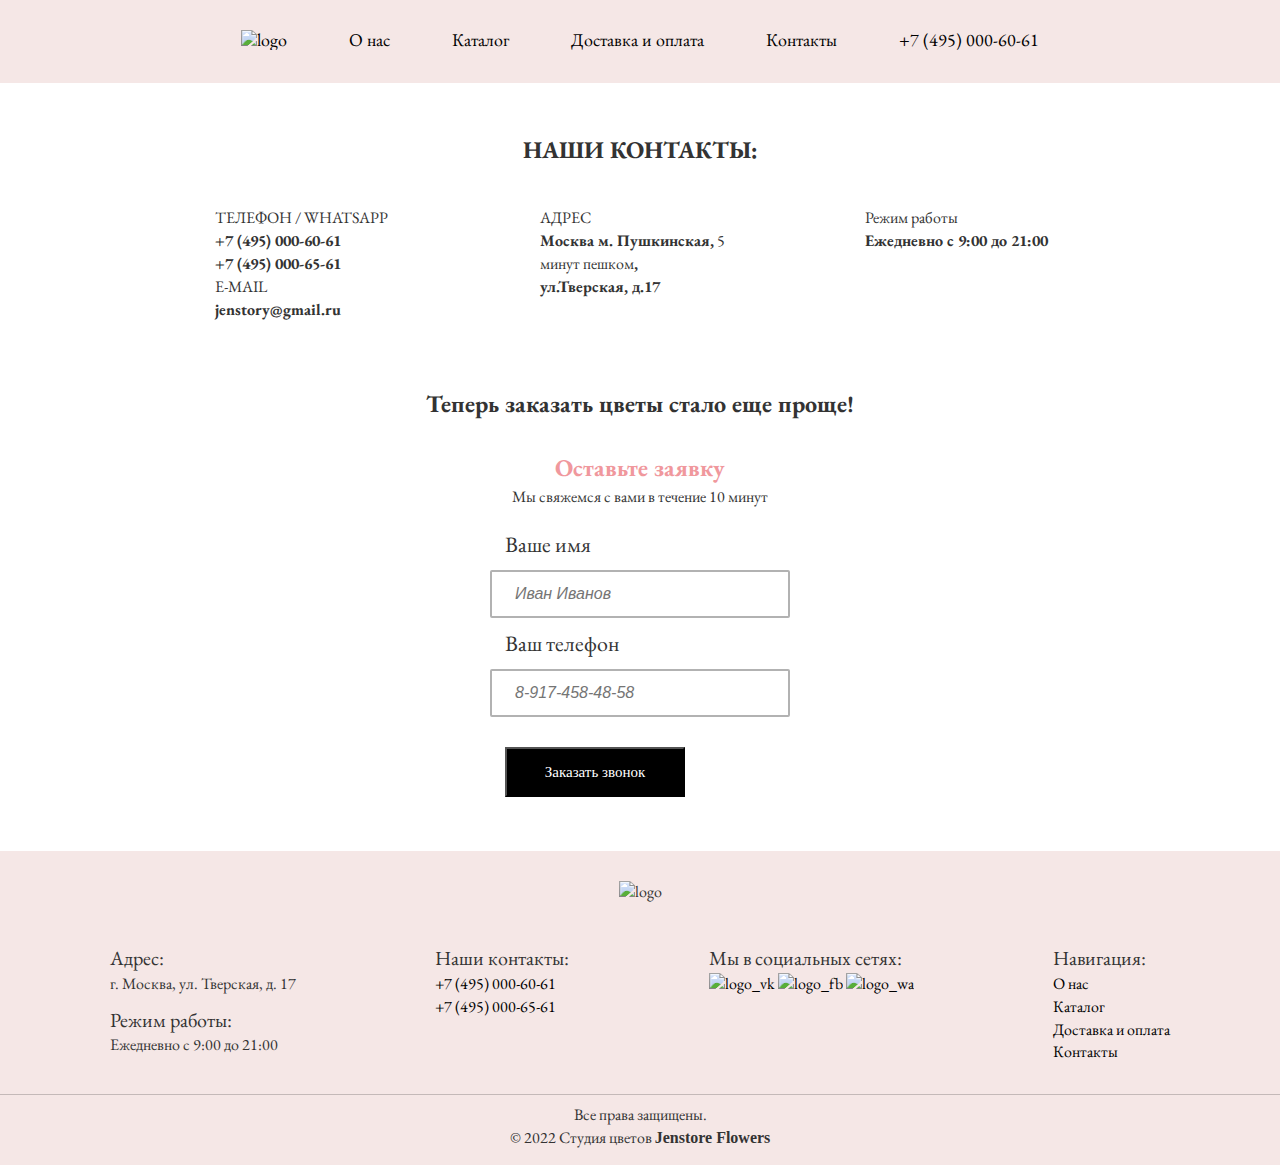
==== contacts.html @ dbd32f42 "Add files via upload" ====
<!DOCTYPE html>
<html lang="ru">
    <head>
        <meta charset="utf-8" />
        <title>Contacts Jenstore Flowers</title>
        <link rel="stylesheet" href="contacts.css">
          
        <script
          src="https://code.jquery.com/jquery-3.3.1.slim.js"
          integrity="sha256-fNXJFIlca05BIO2Y5zh1xrShK3ME+/lYZ0j+ChxX2DA="
          crossorigin="anonymous"></script>
    </head>
    <body>
        <header>
            <div class="container">
                <div class="menu-icon">
                    <span></span>
                    <span></span>
                    <span></span>
                </div>
                <div class="menu">
                    <ul class="menu-list">
                        <li class="menu-item"><a href="главная.html"><img src= "главная/logo.png " alt="logo"></a></li>
                        <li class="menu-item"><a href="about_us.html">О нас</a></li>
                        <li class="menu-item"><a href="menu.html">Каталог</a></li>
                        <li class="menu-item"><a href="Shipping_payment.html">Доставка и оплата</a></li>
                        <li class="menu-item"><a href="contacts.html">Контакты</a></li>
                        <li class="menu-item"><a href="tel:+7(495)0006061">+7 (495) 000-60-61</a></li>
                    </ul>
                </div> 
                <h1>Jenstore Flowers</h1>
            </div>
        </header>
        <main>
            <h2>НАШИ КОНТАКТЫ:</h2>
            <div class="contacts_text">
                <article>
                    <p>ТЕЛЕФОН / WHATSAPP</p>
                    <span>
                        +7 (495) 000-60-61<br>
                        +7 (495) 000-65-61
                    </span>
                    <p>E-MAIL</p>
                    <span>
                        jenstory@gmail.ru
                    </span>
                </article>
                <article>
                    <p>АДРЕС</p>
                    <span>
                        Москва
                        м. Пушкинская,<span1> 5 минут пешком</span1>,<br>
                        ул.Тверская, д.17
                    </span>
                </article>
                <article>
                    <p>Режим работы</p>
                    <span>
                        Ежедневно с 9:00 до 21:00
                    </span>
                </article>
            </div>
            <center>
                <script type="text/javascript" charset="utf-8" async src="https://api-maps.yandex.ru/services/constructor/1.0/js/?um=constructor%3A24e28b8fd31e764869178fa3fce0ba098bb4f0222c8823aeb95421a71d936626&amp;width=80%25&amp;height=280&amp;lang=ru_RU&amp;scroll=true"></script>
            </center>
            <div class="contacts">
                <h2>Теперь заказать цветы стало еще проще!</h2>
                <form class="contacts-form" action="" method="post">
                    <h2>Оставьте заявку</h2>
                    <span>Мы свяжемся с вами в течение 10 минут</span>
                    <div class="form">
                        <div class="title">
                            <label for="fullname">Ваше имя</label>
                        </div>
                        <div class="field">
                            <input type="text" id="fullname" placeholder="Иван Иванов">
                        </div>
                        <div class="title">
                            <label for="phone">Ваш телефон</label>
                        </div>
                        <div class="field">
                            <input type="tel" id="phone" name="phone" pattern="[0-9]{3}-[0-9]{3}-[0-9]{4}" required placeholder="8-917-458-48-58">
                        </div>
                        <input type="submit" class="button" value="Заказать звонок">  
                    </div>
                </form>
            </div>
        </main>

        <footer>
            <img src= "главная/logo.png " alt="logo">
            <div class="footer-parts">
                <article>
                    <p>Адрес:</p>
                        <span>г. Москва, ул. Тверская, д. 17</span>
                    <p>Режим работы:</p>
                        <span>Ежедневно с 9:00 до 21:00</span>
                </article>
                <article>
                    <p>Наши контакты:</p>
                    <a href="tel:+7(495)0006061">+7 (495) 000-60-61</a><br>
                    <a href="tel:+7(495)0006561">+7 (495) 000-65-61 </a>
                </article>
                <article>
                    <p>Мы в социальных сетях:</p>
                    <a href="https://vk.com/feed"><img src= "главная/vk.png " alt="logo_vk"></a>
                    <a href="https://www.facebook.com/"><img src= "главная/fb.png " alt="logo_fb"></a>
                    <a href="https://web.whatsapp.com/"><img src= "главная/wa.png " alt="logo_wa"></a>
                </article>
                <article>
                    <p>Навигация:</p>
                        <a href="about_us.html" class="menu-link">О нас</a><br>
                        <a href="menu.html" class="menu-link">Каталог</a><br>
                        <a href="Shipping_payment.html" class="menu-link">Доставка и оплата</a><br>
                        <a href="contacts.html" class="menu-link">Контакты</a><br>
                </article>
            </div>
            <div class="footer-last">
                <p>Все права защищены.<br>
                    © 2022 Студия цветов <span>Jenstore Flowers</span></p>

            </div>
        </footer>

<script src="main.js"></script>
    </body>
    </html>
---- contacts.css ----
@import url("https://fonts.googleapis.com/css?family=Abril+Fatface:regular");
@import url("https://fonts.googleapis.com/css?family=EB+Garamond:regular,600,italic");
*{
    box-sizing: border-box;
    padding: 0;
    margin: 0;
}
header h1{
    visibility: hidden;
    width: 0;
    height: 0;
    margin: 0;
    padding: 0;
}
.lock{
    overflow: hidden;
}
body{ 
    font-family: "EB Garamond", sans-serif; 
    font-size: 16px;
    line-height: 1.42857143;
    color: #333;
    background-color: #fff;
}
header{
    padding: 30px 0;
    width: 100%;
    height: auto;
    display: flex;
    align-items: center;
    background-color: #F5E7E6;
    flex-wrap: wrap;
} 
.container {
    margin: 0px auto;
    padding: 0 15px;
}
.menu{
    display: flex;
    flex-direction: row;
    margin: auto; 
}
.menu-list{
    list-style: none;
    display: flex;
    justify-content: space-around;
    align-items: center;
    gap: 62px;
}
 .menu-item a:hover {
    font-weight: bold;
    background-clip: text;
}
.menu-item a:hover::before{
    opacity: 1;
    visibility: visible;
}
.menu-item a{
    font-size: 18px;
    line-height: 20px;
    color: #000000;
    text-decoration: none;
    position: relative;
}
.menu-item a::before{
    content: "";
    width: 25px;
    height: 4px;
    border-radius: 10px;
    background-color: #000;
    position: absolute;
    left: 50%;
    bottom: -8px;
    transform: translateX(-50%);
    opacity: 0;
    visibility: hidden;
}

.contacts_text{
    display: flex;
    justify-content: space-between;
    flex-direction: row;
    margin: 40px auto;
    max-width: 850px;
}
.contacts_text article{
    width: 200px;
    height: 110px;
}
.contacts_text span{
    font-weight: bold;
}
.contacts_text span1{
    font-weight: normal;
}


.contacts {
    text-align: center;
    display: flex;
    align-items: center;
    margin: 20px a;
    justify-content: center;
    flex-direction: column;
}
.contacts-form {
    width: 600px;
    height: 400px;
    display: flex;
    flex-direction: column; 
}
.contacts h2{
    padding: 0;
    margin: 30px auto;
}
.contacts-form h2{
    color: #F0989D;
    margin: 0;
}
.form{
    margin: 20px auto;
    width: 300px;
    height: 300px;
}
.form .title{
    padding-left: 15px;
    padding-bottom: 10px;
    text-align: left;
    font-size: 22px;
}
.contacts-form input[type="text"], .contacts-form input[type="tel"]{
    width: 100%;
    padding: 13px 23px;
    -webkit-box-sizing: border-box;
    -moz-box-sizing: border-box;
    box-sizing: border-box;
    font-size: 16px;
    font-style: italic;
    outline: none;
    border: 2px solid #b2b2b2;
    border-radius: 2px;
    margin-bottom: 10px;
}
.form .button{
    display: flex;
    justify-content: center;
    margin-top: 20px;
    margin-left: 15px;
    width: 180px;
    height: 50px;
    font-family: 'Poppins';
    font-style: normal;
    font-weight: 400;
    font-size: 15px;
    line-height: 22px;
    background-color: #000;
    color:#fff;
    text-decoration: none;
    cursor: pointer;
}

h2{
    text-align: center;
     padding-top: 50px;
}

.text::after{
    content: "";
    width: 100%;
    height: 1px;
    background-color: #C4B9B8;
    position: absolute;
}
footer{
    background-color: #F5E7E6;
    text-align: center;
    padding: 30px 0px 15px;
}
.footer-parts {
    display: flex;
    flex-direction: row;
    justify-content: space-around;
    max-width: 1200px;
    margin: 30px auto;
    text-align:left;
}
.footer-parts p{
    font-size: 20px;
    margin-top: 10px;
}
.footer-parts a{
    list-style: none;
    color: #000000;
    text-decoration: none;
   
}
.footer-last{
    position: relative;
    padding: 0;
    text-align: left;
}
.footer-last p{
    text-align: center;
    padding-top: 10px;
}
.footer-last::before{
    content: "";
    width: 100%;
    height: 1px;
    background-color: #C4B9B8;
    position: absolute;
}
.footer-last span {
    font-family: Abril fantasy;
    font-weight: bold;
}


@media (max-width: 780px) {
    *{
        font-size:medium;
        padding: 0;
        margin: 0;
    }

    .menu{
        position: fixed; 
        left: 0;
        top: 0;
        height: 100vh;
        width: 100%;
        background-color: #F5E7E6;
        display: flex;
        transition: all .2s;
        transform: translateX(-100%);
    }
    .menu_active{
        transform: translateX(0%);
    }
    .menu-list{
        flex-direction: column;
        align-items: flex-start;
        gap: 0;
        margin: auto;
        margin-top: 30%;
       
    }
    .menu-item a{
         display: block;
         font-size: 20px;
         line-height: 40px;
       
    }
    .menu-icon{
        display: block;
        width: 20px;
        height: 10px;
        position: relative;
        z-index: 5;
        cursor: pointer;
        margin: 20px;
    }
    .menu-icon span{
            position: absolute;
            top: 45%;
            left: 0;
            width: 100%;
            height: 1.25px;
            background-color: #F0989D;
    }
    .menu-icon span:first-child{
        top: 0;
    }
    .menu-icon span:last-child{
        bottom: 0;
        top: auto;
    }  
    .menu-icon_active span:first-child{
        transform:rotate(-45deg);
        top: 50%;
    }
    .menu-icon_active span:last-child{
        transform:rotate(45deg);
        bottom: 50%;
    }
    .menu-icon_active span{
        transform: scale(0);
    }
      .footer-parts p, a, span {
        font-size: smaller;
      }
      .footer-parts img{
        height: 15%;
        width: auto;
      }
      header h1{
        visibility: visible;
        font-family: Abril fantasy;
        font-size: 24px;
        color: #F0989D;  
        width: auto;
        height: auto;
        padding: 10px;
      }
      header{
        justify-content: space-between;
        flex-direction: row;
        margin: auto;
      }
      .container{
        display: flex;
      }
      .footer-parts article{
        margin: 10px;
      }
     
}
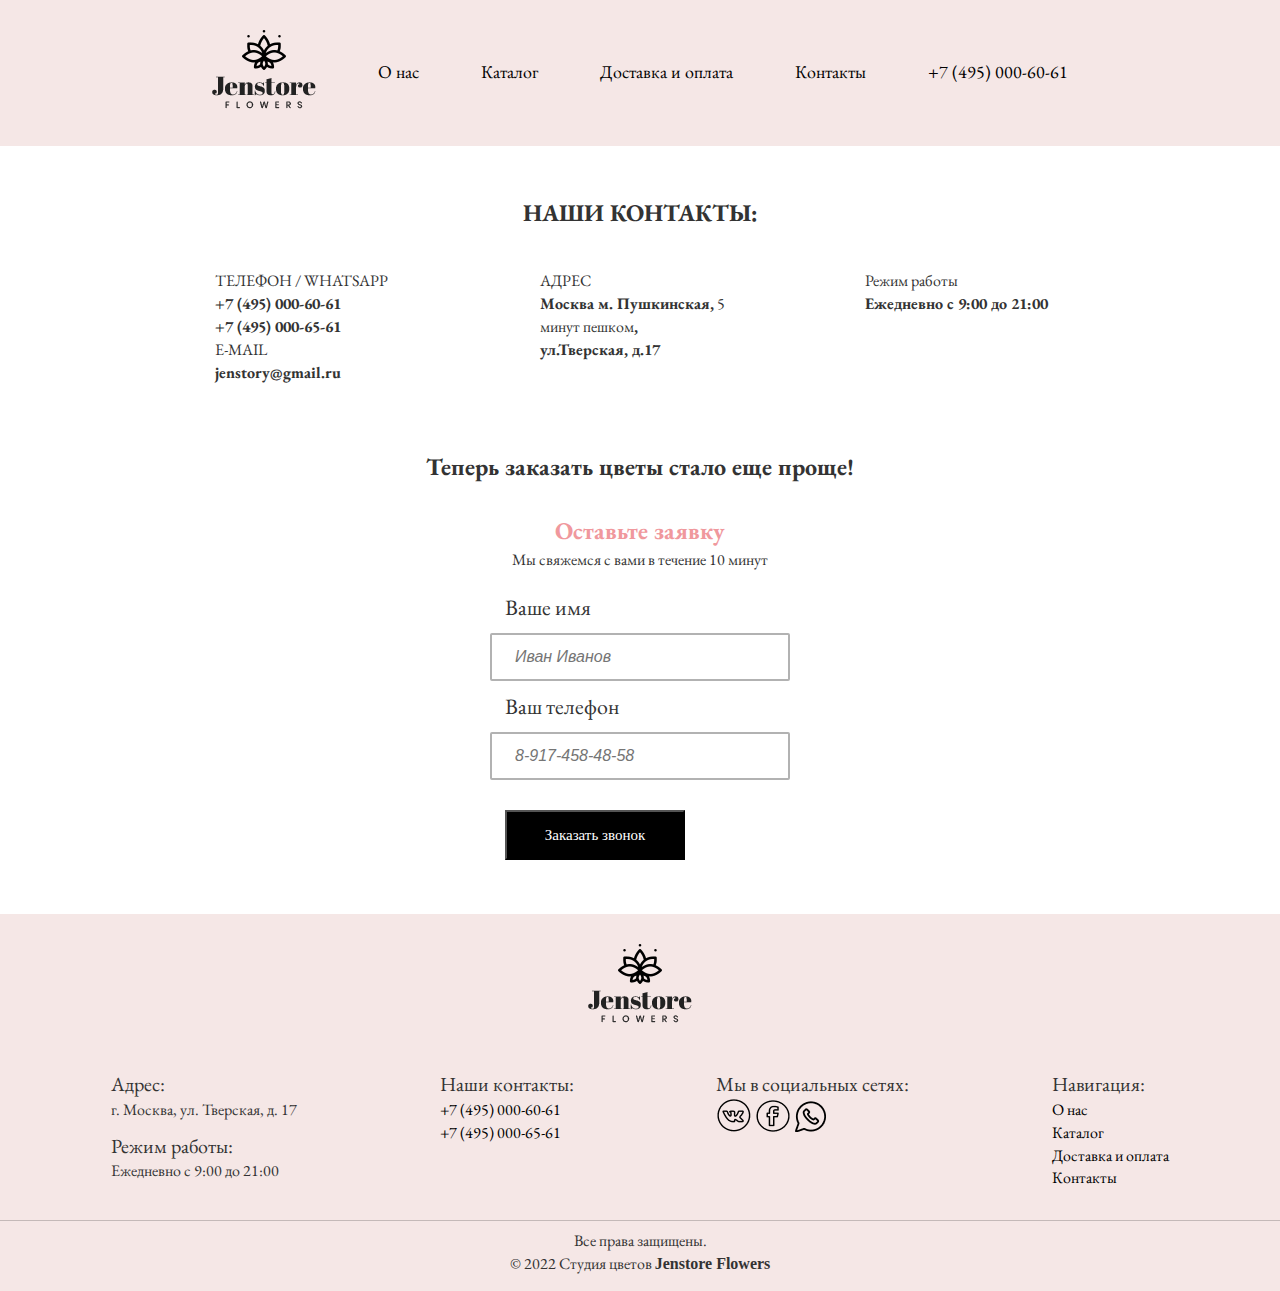
==== commit 881bf9d4: "Add files via upload" ====
--- a/contacts.html
+++ b/contacts.html
@@ -20,7 +20,7 @@
                 </div>
                 <div class="menu">
                     <ul class="menu-list">
-                        <li class="menu-item"><a href="главная.html"><img src= "главная/logo.png " alt="logo"></a></li>
+                        <li class="menu-item"><a href="index.html"><img src= "главная/logo.png " alt="logo"></a></li>
                         <li class="menu-item"><a href="about_us.html">О нас</a></li>
                         <li class="menu-item"><a href="menu.html">Каталог</a></li>
                         <li class="menu-item"><a href="Shipping_payment.html">Доставка и оплата</a></li>
